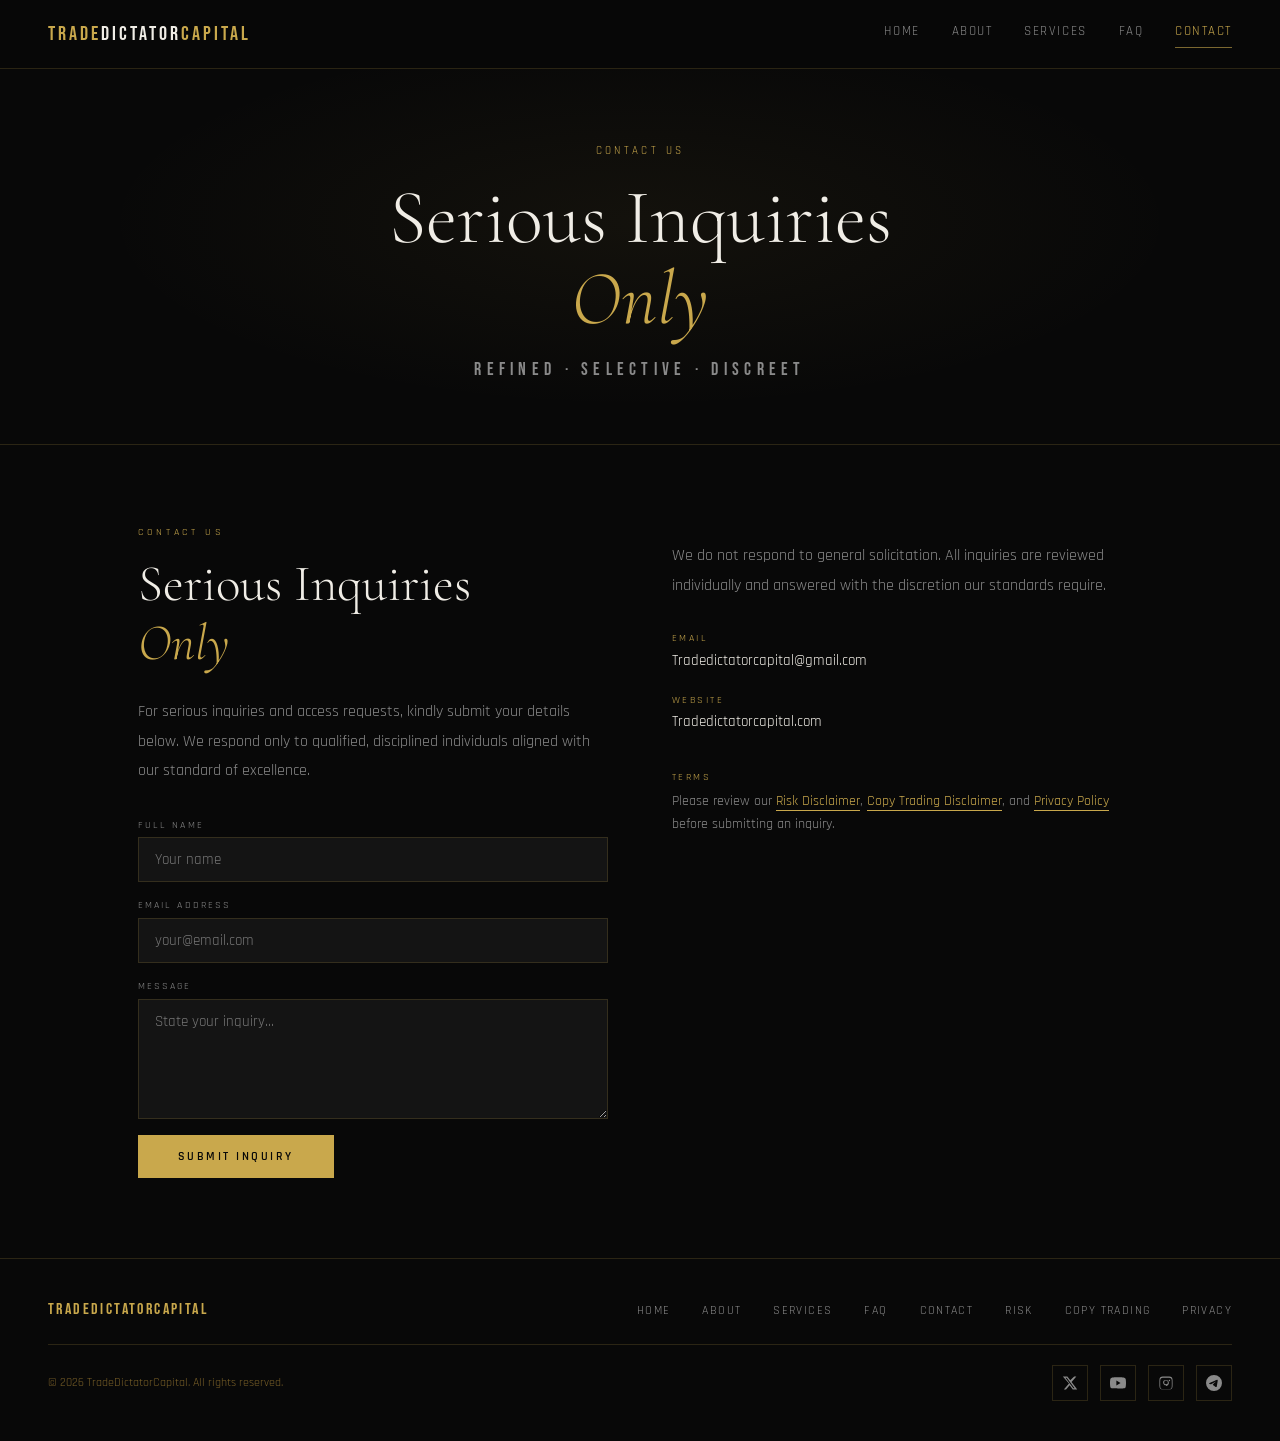
==== contact.html @ 40e5babe "Initial site for TradeDictatorCapital Multi-page static site for tradedictatorcapital.com — a forex " ====
<!DOCTYPE html>
<html lang="en">
<head>
<meta charset="UTF-8">
<meta name="viewport" content="width=device-width, initial-scale=1.0">
<title>Contact — TradeDictatorCapital</title>
<meta name="description" content="Submit a serious inquiry. Tradedictatorcapital@gmail.com.">
<link href="https://fonts.googleapis.com/css2?family=Cormorant+Garamond:ital,wght@0,300;0,400;0,600;1,300;1,400&family=Bebas+Neue&family=Rajdhani:wght@300;400;500;600&display=swap" rel="stylesheet">
<link rel="stylesheet" href="styles.css">
</head>
<body>

<nav>
  <a href="index.html" style="text-decoration:none"><div class="nav-logo">Trade<span>Dictator</span>Capital</div></a>
  <ul class="nav-links">
    <li><a href="index.html">Home</a></li>
    <li><a href="about.html">About</a></li>
    <li><a href="services.html">Services</a></li>
    <li><a href="faq.html">FAQ</a></li>
    <li><a href="contact.html" class="active">Contact</a></li>
  </ul>
</nav>

<header class="page-header">
  <p class="page-header-eyebrow">Contact Us</p>
  <h1 class="page-header-title">Serious Inquiries<br><em>Only</em></h1>
  <p class="page-header-sub">Refined &middot; Selective &middot; Discreet</p>
</header>

<section id="contact">
  <div class="contact-wrap">
    <div>
      <p class="section-label">Contact Us</p>
      <h2 class="section-title">Serious Inquiries<br><em>Only</em></h2>
      <p class="section-body" style="margin-bottom:2rem">For serious inquiries and access requests, kindly submit your details below. We respond only to qualified, disciplined individuals aligned with our standard of excellence.</p>
      <div class="contact-form">
        <div class="form-field"><label>Full Name</label><input type="text" placeholder="Your name"></div>
        <div class="form-field"><label>Email Address</label><input type="email" placeholder="your@email.com"></div>
        <div class="form-field"><label>Message</label><textarea placeholder="State your inquiry..."></textarea></div>
        <button class="btn-primary" style="align-self:flex-start">Submit Inquiry</button>
      </div>
    </div>
    <div>
      <p class="section-body" style="padding-top:1rem">We do not respond to general solicitation. All inquiries are reviewed individually and answered with the discretion our standards require.</p>
      <div class="contact-detail" style="margin-top:2rem"><div class="contact-detail-label">Email</div><div class="contact-detail-val">Tradedictatorcapital@gmail.com</div></div>
      <div class="contact-detail"><div class="contact-detail-label">Website</div><div class="contact-detail-val">Tradedictatorcapital.com</div></div>
      <div class="contact-detail" style="margin-top:2.5rem"><div class="contact-detail-label">Terms</div><div class="contact-detail-val" style="font-size:0.85rem;color:var(--muted);line-height:1.7">Please review our <a href="risk-disclaimer.html" style="color:var(--gold);text-decoration:none;border-bottom:0.5px solid var(--gold)">Risk Disclaimer</a>, <a href="copy-trading-disclaimer.html" style="color:var(--gold);text-decoration:none;border-bottom:0.5px solid var(--gold)">Copy Trading Disclaimer</a>, and <a href="privacy-policy.html" style="color:var(--gold);text-decoration:none;border-bottom:0.5px solid var(--gold)">Privacy Policy</a> before submitting an inquiry.</div></div>
    </div>
  </div>
</section>

<footer>
  <div class="footer-top">
    <div class="footer-logo">TradeDictatorCapital</div>
    <ul class="footer-links">
      <li><a href="index.html">Home</a></li>
      <li><a href="about.html">About</a></li>
      <li><a href="services.html">Services</a></li>
      <li><a href="faq.html">FAQ</a></li>
      <li><a href="contact.html">Contact</a></li>
      <li><a href="risk-disclaimer.html">Risk</a></li>
      <li><a href="copy-trading-disclaimer.html">Copy Trading</a></li>
      <li><a href="privacy-policy.html">Privacy</a></li>
    </ul>
  </div>
  <div class="footer-bottom">
    <div class="footer-copy">&copy; 2026 TradeDictatorCapital. All rights reserved.</div>
    <div class="social-links">
      <a href="#" class="social-link" aria-label="X (Twitter)"><svg viewBox="0 0 24 24"><path d="M18.244 2.25h3.308l-7.227 8.26 8.502 11.24H16.17l-4.714-6.231-5.401 6.231H2.746l7.73-8.835L1.254 2.25H8.08l4.259 5.631 5.905-5.631zm-1.161 17.52h1.833L7.084 4.126H5.117z"/></svg></a>
      <a href="#" class="social-link" aria-label="YouTube"><svg viewBox="0 0 24 24"><path d="M23.498 6.186a3.016 3.016 0 0 0-2.122-2.136C19.505 3.545 12 3.545 12 3.545s-7.505 0-9.377.505A3.017 3.017 0 0 0 .502 6.186C0 8.07 0 12 0 12s0 3.93.502 5.814a3.016 3.016 0 0 0 2.122 2.136c1.871.505 9.376.505 9.376.505s7.505 0 9.377-.505a3.015 3.015 0 0 0 2.122-2.136C24 15.93 24 12 24 12s0-3.93-.502-5.814zM9.545 15.568V8.432L15.818 12l-6.273 3.568z"/></svg></a>
      <a href="#" class="social-link" aria-label="Instagram"><svg viewBox="0 0 24 24"><path d="M12 2.163c3.204 0 3.584.012 4.85.07 3.252.148 4.771 1.691 4.919 4.919.058 1.265.069 1.645.069 4.849 0 3.205-.012 3.584-.069 4.849-.149 3.225-1.664 4.771-4.919 4.919-1.266.058-1.644.07-4.85.07-3.204 0-3.584-.012-4.849-.07-3.26-.149-4.771-1.699-4.919-4.92-.058-1.265-.07-1.644-.07-4.849 0-3.204.013-3.583.07-4.849.149-3.227 1.664-4.771 4.919-4.919C8.416 2.175 8.796 2.163 12 2.163zm0 1.802c-3.141 0-3.495.011-4.71.066-2.673.122-3.819 1.279-3.94 3.94-.055 1.215-.066 1.569-.066 4.71 0 3.141.011 3.495.066 4.71.122 2.673 1.279 3.819 3.94 3.94 1.215.055 1.569.066 4.71.066 3.141 0 3.495-.011 4.71-.066 2.673-.122 3.819-1.279 3.94-3.94.055-1.215.066-1.569.066-4.71 0-3.141-.011-3.495-.066-4.71-.122-2.673-1.279-3.819-3.94-3.94-1.215-.055-1.569-.066-4.71-.066zm0 11.532c-2.39 0-4.328-1.937-4.328-4.327S9.61 7.673 12 7.673s4.327 1.937 4.327 4.327-1.937 4.327-4.327 4.327zm0-7.139a2.812 2.812 0 1 0 0 5.624 2.812 2.812 0 0 0 0-5.624zm5.139-1.288a1.080 1.080 0 1 0 0 2.160 1.080 1.080 0 0 0 0-2.160z"/></svg></a>
      <a href="#" class="social-link" aria-label="Telegram"><svg viewBox="0 0 24 24"><path d="M11.944 0A12 12 0 0 0 0 12a12 12 0 0 0 12 12 12 12 0 0 0 12-12A12 12 0 0 0 12 0a12 12 0 0 0-.056 0zm4.962 7.224c.1-.002.321.023.465.14a.506.506 0 0 1 .171.325c.016.093.036.306.02.472-.18 1.898-.962 6.502-1.36 8.627-.168.9-.499 1.201-.82 1.23-.696.065-1.225-.46-1.9-.902-1.056-.693-1.653-1.124-2.678-1.8-1.185-.78-.417-1.21.258-1.91.177-.184 3.247-2.977 3.307-3.23.007-.032.014-.15-.056-.213s-.174-.041-.249-.024c-.106.024-1.793 1.14-5.061 3.345-.48.33-.913.49-1.302.48-.428-.008-1.252-.241-1.865-.44-.752-.245-1.349-.374-1.297-.789.027-.216.325-.437.893-.663 3.498-1.524 5.83-2.529 6.998-3.014 3.332-1.386 4.025-1.627 4.476-1.635z"/></svg></a>
    </div>
  </div>
</footer>

<script src="scripts.js"></script>
</body>
</html>
---- styles.css ----
*,*::before,*::after{margin:0;padding:0;box-sizing:border-box}
:root{--gold:#C9A84C;--gold-light:#E8C97A;--gold-dim:#7A6028;--black:#080808;--dark:#0E0E0E;--dark2:#141414;--dark3:#1C1C1C;--offwhite:#F0EDE6;--muted:#8A8A8A;--border:rgba(201,168,76,0.18)}
html{scroll-behavior:smooth}
body{background:var(--black);color:var(--offwhite);font-family:'Rajdhani',sans-serif;overflow-x:hidden}
nav{position:fixed;top:0;left:0;right:0;z-index:100;display:flex;align-items:center;justify-content:space-between;padding:1.25rem 3rem;background:rgba(8,8,8,0.92);backdrop-filter:blur(12px);border-bottom:0.5px solid var(--border)}
.nav-logo{font-family:'Bebas Neue',sans-serif;font-size:1.25rem;letter-spacing:0.15em;color:var(--gold)}
.nav-logo span{color:var(--offwhite)}
.nav-links{display:flex;gap:2rem;list-style:none}
.nav-links a{text-decoration:none;color:var(--muted);font-size:0.8rem;letter-spacing:0.12em;text-transform:uppercase;transition:color 0.2s}
.nav-links a:hover{color:var(--gold)}
.hero{min-height:100vh;display:flex;flex-direction:column;align-items:center;justify-content:center;text-align:center;padding:6rem 2rem 4rem;position:relative;overflow:hidden}
.hero::before{content:'';position:absolute;inset:0;background:radial-gradient(ellipse 60% 50% at 50% 60%,rgba(201,168,76,0.07) 0%,transparent 70%)}
.hero-eyebrow{font-size:0.72rem;letter-spacing:0.3em;text-transform:uppercase;color:var(--gold);margin-bottom:1.75rem}
.hero-title{font-family:'Cormorant Garamond',serif;font-size:clamp(3.5rem,8vw,7rem);font-weight:300;line-height:1.0;color:var(--offwhite);margin-bottom:0.25rem}
.hero-title em{font-style:italic;color:var(--gold)}
.hero-sub{font-family:'Bebas Neue',sans-serif;font-size:clamp(1rem,2.5vw,1.5rem);letter-spacing:0.35em;color:var(--muted);margin-bottom:2.5rem}
.hero-desc{max-width:560px;font-size:1rem;line-height:1.8;color:var(--muted);margin-bottom:3rem}
.hero-ctas{display:flex;gap:1rem;flex-wrap:wrap;justify-content:center}
.btn-primary{display:inline-block;padding:0.85rem 2.5rem;background:var(--gold);color:var(--black);font-family:'Rajdhani',sans-serif;font-weight:600;font-size:0.78rem;letter-spacing:0.2em;text-transform:uppercase;text-decoration:none;transition:background 0.2s;cursor:pointer;border:none}
.btn-primary:hover{background:var(--gold-light)}
.btn-outline{display:inline-block;padding:0.85rem 2.5rem;border:0.5px solid var(--gold);color:var(--gold);font-family:'Rajdhani',sans-serif;font-weight:500;font-size:0.78rem;letter-spacing:0.2em;text-transform:uppercase;text-decoration:none;transition:all 0.2s;background:transparent;cursor:pointer}
.btn-outline:hover{background:rgba(201,168,76,0.08)}
.divider{display:flex;align-items:center;gap:1.5rem;padding:0 3rem}
.divider-line{flex:1;height:0.5px;background:var(--border)}
.divider-mark{color:var(--gold);font-size:0.65rem;letter-spacing:0.3em;text-transform:uppercase;white-space:nowrap}
.slideshow-section{padding:5rem 3rem;max-width:1100px;margin:0 auto}
.slideshow-label{font-size:0.65rem;letter-spacing:0.35em;text-transform:uppercase;color:var(--gold);margin-bottom:1rem}
.slideshow-heading{font-family:'Cormorant Garamond',serif;font-size:clamp(1.4rem,2.5vw,2.2rem);font-weight:300;margin-bottom:2rem;max-width:700px;line-height:1.3}
.slideshow-heading em{font-style:italic;color:var(--gold)}
.slider-wrap{position:relative;width:100%;overflow:hidden;background:var(--dark2);border:0.5px solid var(--border)}
.slides-track{display:flex;transition:transform 0.65s cubic-bezier(0.4,0,0.2,1)}
.slide{min-width:100%;height:480px;position:relative;display:flex;align-items:flex-end;flex-shrink:0;overflow:hidden}
.slide img{position:absolute;inset:0;width:100%;height:100%;object-fit:cover;object-position:center top;opacity:0.82}
.slide-overlay{position:absolute;inset:0;background:linear-gradient(to top,rgba(8,8,8,0.88) 0%,rgba(8,8,8,0.25) 50%,rgba(8,8,8,0.05) 100%)}
.slide-content{position:relative;z-index:2;padding:2rem 2.5rem;width:100%}
.slide-num{font-family:'Bebas Neue',sans-serif;font-size:0.75rem;letter-spacing:0.3em;color:var(--gold);margin-bottom:0.4rem}
.slide-title{font-family:'Cormorant Garamond',serif;font-size:clamp(1.5rem,3vw,2.2rem);font-weight:300;color:var(--offwhite);margin-bottom:0.35rem}
.slide-caption{font-size:0.85rem;color:var(--muted);max-width:480px}
.slider-controls{display:flex;align-items:center;justify-content:space-between;padding:1rem 0 0}
.slider-dots{display:flex;gap:0.5rem;align-items:center}
.dot{width:6px;height:6px;border-radius:50%;background:var(--gold-dim);border:none;cursor:pointer;transition:background 0.2s,transform 0.2s;padding:0}
.dot.active{background:var(--gold);transform:scale(1.4)}
.slider-right{display:flex;align-items:center;gap:1rem}
.slider-arrows{display:flex;gap:0.5rem}
.arrow-btn{width:40px;height:40px;background:none;border:0.5px solid var(--border);color:var(--offwhite);cursor:pointer;display:flex;align-items:center;justify-content:center;font-size:1.1rem;transition:border-color 0.2s,color 0.2s}
.arrow-btn:hover{border-color:var(--gold);color:var(--gold)}
.slider-counter{font-size:0.72rem;letter-spacing:0.15em;color:var(--muted)}
section{padding:5rem 3rem;max-width:1100px;margin:0 auto}
.section-label{font-size:0.65rem;letter-spacing:0.35em;text-transform:uppercase;color:var(--gold);margin-bottom:1rem}
.section-title{font-family:'Cormorant Garamond',serif;font-size:clamp(2.2rem,4vw,3.5rem);font-weight:300;line-height:1.15;margin-bottom:1.5rem}
.section-title em{font-style:italic;color:var(--gold)}
.section-body{color:var(--muted);line-height:1.85;max-width:620px}
.about-grid{display:grid;grid-template-columns:1fr 1fr;gap:4rem;align-items:start}
.about-right{padding-top:3rem}
.stat-row{display:flex;gap:2rem;margin-top:2.5rem}
.stat{border-top:0.5px solid var(--border);padding-top:1rem;flex:1}
.stat-num{font-family:'Cormorant Garamond',serif;font-size:2.5rem;font-weight:300;color:var(--gold)}
.stat-label{font-size:0.7rem;letter-spacing:0.15em;text-transform:uppercase;color:var(--muted);margin-top:0.25rem}
.mission-band{background:var(--dark2);border-top:0.5px solid var(--border);border-bottom:0.5px solid var(--border);padding:4rem 3rem;text-align:center}
.mission-band blockquote{font-family:'Cormorant Garamond',serif;font-size:clamp(1.5rem,3vw,2.25rem);font-weight:300;font-style:italic;color:var(--offwhite);max-width:760px;margin:0 auto;line-height:1.5}
.mission-band blockquote span{color:var(--gold)}
.services-section{padding:5rem 3rem;max-width:1100px;margin:0 auto}
.services-intro{margin-bottom:3rem}
.services-intro p{color:var(--muted);line-height:1.85;max-width:680px;margin-top:1rem;font-size:0.95rem}
.services-grid-full{display:grid;grid-template-columns:repeat(3,1fr);gap:1px;border:0.5px solid var(--border)}
.srv{padding:2rem 1.75rem;background:var(--dark);border-right:0.5px solid var(--border);border-bottom:0.5px solid var(--border);transition:background 0.3s;cursor:pointer}
.srv:hover{background:var(--dark2)}
.srv-num{font-family:'Bebas Neue',sans-serif;font-size:0.85rem;letter-spacing:0.2em;color:var(--gold-dim);margin-bottom:0.75rem}
.srv-name{font-family:'Cormorant Garamond',serif;font-size:1.25rem;font-weight:400;color:var(--offwhite);margin-bottom:0.6rem}
.srv-tagline{font-size:0.82rem;color:var(--muted);line-height:1.6;margin-bottom:1rem}
.srv-bullets{list-style:none;padding:0;margin:0}
.srv-bullets li{font-size:0.78rem;color:var(--muted);line-height:1.7;padding-left:1rem;position:relative}
.srv-bullets li::before{content:'—';position:absolute;left:0;color:var(--gold-dim)}
.srv-badge{display:inline-block;margin-top:1rem;font-size:0.6rem;letter-spacing:0.2em;text-transform:uppercase;padding:0.2rem 0.6rem;border:0.5px solid var(--gold-dim);color:var(--gold-dim)}
.services-footer-note{margin-top:2.5rem;padding:1.5rem 2rem;border:0.5px solid var(--border);background:var(--dark2)}
.services-footer-note p{font-family:'Cormorant Garamond',serif;font-size:1.1rem;font-style:italic;color:var(--muted);line-height:1.7}
.services-footer-note span{color:var(--gold)}
.srv-modal-overlay{display:none;position:fixed;inset:0;z-index:300;background:rgba(0,0,0,0.88);align-items:center;justify-content:center;padding:2rem}
.srv-modal-overlay.open{display:flex}
.srv-modal{background:var(--dark2);border:0.5px solid var(--border);max-width:640px;width:100%;max-height:85vh;overflow-y:auto;padding:2.5rem;position:relative}
.srv-modal-close{position:absolute;top:1.25rem;right:1.25rem;background:none;border:0.5px solid var(--border);color:var(--gold);font-family:'Rajdhani',sans-serif;font-size:0.7rem;letter-spacing:0.15em;text-transform:uppercase;padding:0.35rem 0.85rem;cursor:pointer}
.srv-modal-num{font-family:'Bebas Neue',sans-serif;font-size:0.75rem;letter-spacing:0.3em;color:var(--gold);margin-bottom:0.5rem}
.srv-modal-title{font-family:'Cormorant Garamond',serif;font-size:clamp(1.6rem,3vw,2.2rem);font-weight:300;color:var(--offwhite);margin-bottom:0.75rem;line-height:1.2}
.srv-modal-tagline{font-size:0.9rem;color:var(--muted);line-height:1.7;margin-bottom:1.5rem;padding-bottom:1.5rem;border-bottom:0.5px solid var(--border)}
.srv-modal-list{list-style:none;padding:0;margin:0 0 1.5rem}
.srv-modal-list li{display:flex;align-items:flex-start;gap:0.75rem;padding:0.65rem 0;border-bottom:0.5px solid rgba(201,168,76,0.08);font-size:0.88rem;color:var(--offwhite);line-height:1.6}
.srv-modal-list li::before{content:'✦';color:var(--gold);font-size:0.55rem;margin-top:0.35rem;flex-shrink:0}
.faq-list{margin-top:2rem}
.faq-item{border-top:0.5px solid var(--border);padding:1.25rem 0;cursor:pointer}
.faq-item:last-child{border-bottom:0.5px solid var(--border)}
.faq-q{display:flex;justify-content:space-between;align-items:center;font-size:1rem;font-weight:500;color:var(--offwhite);letter-spacing:0.03em}
.faq-icon{color:var(--gold);font-size:1.1rem;transition:transform 0.25s;flex-shrink:0;margin-left:1rem}
.faq-a{font-size:0.88rem;color:var(--muted);line-height:1.75;max-height:0;overflow:hidden;transition:max-height 0.3s ease,padding 0.3s}
.faq-item.open .faq-a{max-height:300px;padding-top:0.75rem}
.faq-item.open .faq-icon{transform:rotate(45deg)}
.contact-wrap{display:grid;grid-template-columns:1fr 1fr;gap:4rem;align-items:start}
.contact-form{display:flex;flex-direction:column;gap:1rem}
.form-field{display:flex;flex-direction:column;gap:0.35rem}
.form-field label{font-size:0.65rem;letter-spacing:0.2em;text-transform:uppercase;color:var(--muted)}
.form-field input,.form-field textarea{background:var(--dark2);border:0.5px solid var(--border);color:var(--offwhite);padding:0.75rem 1rem;font-family:'Rajdhani',sans-serif;font-size:0.95rem;outline:none;resize:vertical;transition:border-color 0.2s}
.form-field input:focus,.form-field textarea:focus{border-color:var(--gold)}
.form-field textarea{min-height:120px}
.contact-detail{margin-top:1.5rem}
.contact-detail-label{font-size:0.62rem;letter-spacing:0.25em;text-transform:uppercase;color:var(--gold);margin-bottom:0.4rem}
.contact-detail-val{font-size:0.95rem;color:var(--offwhite)}
footer{border-top:0.5px solid var(--border);padding:2.5rem 3rem;display:flex;flex-direction:column;gap:1.5rem}
.footer-top{display:flex;align-items:center;justify-content:space-between;flex-wrap:wrap;gap:1rem}
.footer-logo{font-family:'Bebas Neue',sans-serif;font-size:1rem;letter-spacing:0.15em;color:var(--gold)}
.footer-links{display:flex;gap:2rem;list-style:none;flex-wrap:wrap}
.footer-links a{font-size:0.72rem;letter-spacing:0.12em;text-transform:uppercase;color:var(--muted);text-decoration:none}
.footer-links a:hover{color:var(--gold)}
.footer-bottom{display:flex;align-items:center;justify-content:space-between;flex-wrap:wrap;gap:1rem;padding-top:1.25rem;border-top:0.5px solid var(--border)}
.footer-copy{font-size:0.72rem;color:var(--gold-dim)}
.social-links{display:flex;gap:0.75rem;align-items:center}
.social-link{display:flex;align-items:center;justify-content:center;width:36px;height:36px;border:0.5px solid var(--border);color:var(--muted);text-decoration:none;transition:border-color 0.2s,color 0.2s}
.social-link:hover{border-color:var(--gold);color:var(--gold)}
.social-link svg{width:16px;height:16px;fill:currentColor}
.modal-overlay{display:none;position:fixed;inset:0;z-index:200;background:rgba(0,0,0,0.88);align-items:center;justify-content:center;padding:2rem}
.modal-overlay.open{display:flex}
.modal{background:var(--dark2);border:0.5px solid var(--border);max-width:720px;width:100%;max-height:88vh;overflow-y:auto;padding:2.5rem;position:relative}
.modal-close{position:absolute;top:1.25rem;right:1.25rem;background:none;border:0.5px solid var(--border);color:var(--gold);font-family:'Rajdhani',sans-serif;font-size:0.7rem;letter-spacing:0.15em;text-transform:uppercase;padding:0.35rem 0.85rem;cursor:pointer}
.modal-title{font-family:'Bebas Neue',sans-serif;font-size:1.6rem;letter-spacing:0.18em;color:var(--gold);margin-bottom:0.5rem}
.modal-subtitle{font-size:0.75rem;color:var(--muted);letter-spacing:0.1em;margin-bottom:2rem;padding-bottom:1.5rem;border-bottom:0.5px solid var(--border)}
.t-section{margin-bottom:2rem}
.t-section-title{font-family:'Bebas Neue',sans-serif;font-size:0.95rem;letter-spacing:0.2em;color:var(--gold);margin-bottom:0.75rem;padding-bottom:0.4rem;border-bottom:0.5px solid var(--border)}
.t-section-sub{font-family:'Rajdhani',sans-serif;font-size:0.72rem;letter-spacing:0.18em;text-transform:uppercase;color:var(--gold-dim);margin-bottom:0.6rem;margin-top:1.25rem}
.t-body{font-size:0.85rem;color:var(--muted);line-height:1.85;margin-bottom:0.75rem}
.t-list{list-style:none;padding:0;margin:0.5rem 0 0.75rem}
.t-list li{font-size:0.85rem;color:var(--muted);line-height:1.75;padding-left:1.1rem;position:relative;margin-bottom:0.25rem}
.t-list li::before{content:'—';position:absolute;left:0;color:var(--gold-dim)}
.t-highlight{background:rgba(201,168,76,0.05);border-left:2px solid var(--gold);padding:0.85rem 1.1rem;margin:1rem 0;font-size:0.83rem;color:var(--muted);line-height:1.8;font-style:italic}
.t-contact-box{margin-top:0.75rem;padding:0.85rem 1.1rem;border:0.5px solid var(--border);display:inline-block}
.t-contact-label{font-size:0.62rem;letter-spacing:0.2em;text-transform:uppercase;color:var(--gold);margin-bottom:0.25rem}
.t-contact-val{font-size:0.9rem;color:var(--offwhite)}
@media(max-width:768px){
  nav{padding:1rem 1.5rem}.nav-links{display:none}
  section,.slideshow-section,.services-section{padding:3.5rem 1.5rem}
  .about-grid,.contact-wrap{grid-template-columns:1fr;gap:2rem}
  .services-grid-full{grid-template-columns:1fr}.srv{border-right:none}
  footer{padding:2rem 1.5rem}.footer-top{flex-direction:column;align-items:flex-start}
  .mission-band{padding:3rem 1.5rem}.slide{height:280px}
  .modal,.srv-modal{padding:1.5rem}
}

/* ─────────────────────────────────────────────────────────────────────────
   MULTI-PAGE ADDITIONS
   ───────────────────────────────────────────────────────────────────────── */

/* active nav link (current page) */
.nav-links a.active{color:var(--gold)}
.nav-links a.active::after{content:'';display:block;height:1px;background:var(--gold);margin-top:0.35rem;opacity:0.6}

/* compact page header for inner pages (about, services, faq, contact, legal) */
.page-header{padding:9rem 2rem 4rem;text-align:center;border-bottom:0.5px solid var(--border);position:relative;overflow:hidden}
.page-header::before{content:'';position:absolute;inset:0;background:radial-gradient(ellipse 60% 60% at 50% 50%,rgba(201,168,76,0.06) 0%,transparent 70%);pointer-events:none}
.page-header-eyebrow{font-size:0.7rem;letter-spacing:0.3em;text-transform:uppercase;color:var(--gold);margin-bottom:1.25rem;position:relative}
.page-header-title{font-family:'Cormorant Garamond',serif;font-size:clamp(2.5rem,6vw,5rem);font-weight:300;line-height:1.05;color:var(--offwhite);position:relative}
.page-header-title em{font-style:italic;color:var(--gold)}
.page-header-sub{font-family:'Bebas Neue',sans-serif;font-size:clamp(0.85rem,2vw,1.1rem);letter-spacing:0.3em;color:var(--muted);margin-top:1.25rem;position:relative}

/* legal-page typography (reuse t-* tokens but in flow, not modal) */
.legal-page{max-width:820px;margin:0 auto;padding:5rem 2rem 6rem}
.legal-page .t-section:first-child{margin-top:0}
.legal-page .t-section{margin-bottom:3rem}
.legal-page-meta{font-size:0.72rem;letter-spacing:0.2em;text-transform:uppercase;color:var(--muted);margin-bottom:2.5rem;padding-bottom:1.25rem;border-bottom:0.5px solid var(--border)}
.legal-page-back{display:inline-flex;align-items:center;gap:0.5rem;margin-top:3rem;font-size:0.72rem;letter-spacing:0.2em;text-transform:uppercase;color:var(--gold);text-decoration:none;border:0.5px solid var(--gold);padding:0.65rem 1.25rem;transition:background 0.2s,color 0.2s}
.legal-page-back:hover{background:var(--gold);color:var(--black)}

/* services teaser cards on home (3-up preview, links to /services.html) */
.services-teaser{padding:5rem 3rem;max-width:1100px;margin:0 auto}
.services-teaser-grid{display:grid;grid-template-columns:repeat(3,1fr);gap:1px;border:0.5px solid var(--border);margin-top:2.5rem}
.tease{padding:2rem 1.75rem;background:var(--dark);border-right:0.5px solid var(--border);transition:background 0.3s}
.tease:last-child{border-right:none}
.tease:hover{background:var(--dark2)}
.tease-num{font-family:'Bebas Neue',sans-serif;font-size:0.85rem;letter-spacing:0.2em;color:var(--gold-dim);margin-bottom:0.75rem}
.tease-name{font-family:'Cormorant Garamond',serif;font-size:1.25rem;font-weight:400;color:var(--offwhite);margin-bottom:0.6rem}
.tease-desc{font-size:0.82rem;color:var(--muted);line-height:1.7}
.services-teaser-cta{margin-top:2rem;text-align:center}

/* CTA band (used between sections on home + contact) */
.cta-band{padding:5rem 2rem;text-align:center;background:var(--dark2);border-top:0.5px solid var(--border);border-bottom:0.5px solid var(--border)}
.cta-band-eyebrow{font-size:0.7rem;letter-spacing:0.3em;text-transform:uppercase;color:var(--gold);margin-bottom:1rem}
.cta-band-title{font-family:'Cormorant Garamond',serif;font-size:clamp(1.75rem,3.5vw,2.75rem);font-weight:300;line-height:1.2;max-width:680px;margin:0 auto 2rem}
.cta-band-title em{font-style:italic;color:var(--gold)}

/* contact-page email block (when shown without form on legal pages footer) */
.contact-block{margin-top:2rem;padding:1.5rem 1.75rem;border:0.5px solid var(--border);background:var(--dark)}
.contact-block-label{font-size:0.62rem;letter-spacing:0.25em;text-transform:uppercase;color:var(--gold);margin-bottom:0.4rem}
.contact-block-val{font-size:0.95rem;color:var(--offwhite)}

@media(max-width:768px){
  .services-teaser{padding:3.5rem 1.5rem}
  .services-teaser-grid{grid-template-columns:1fr}
  .tease{border-right:none;border-bottom:0.5px solid var(--border)}
  .page-header{padding:7rem 1.5rem 3rem}
  .legal-page{padding:3.5rem 1.5rem 4rem}
  .cta-band{padding:3.5rem 1.5rem}
}
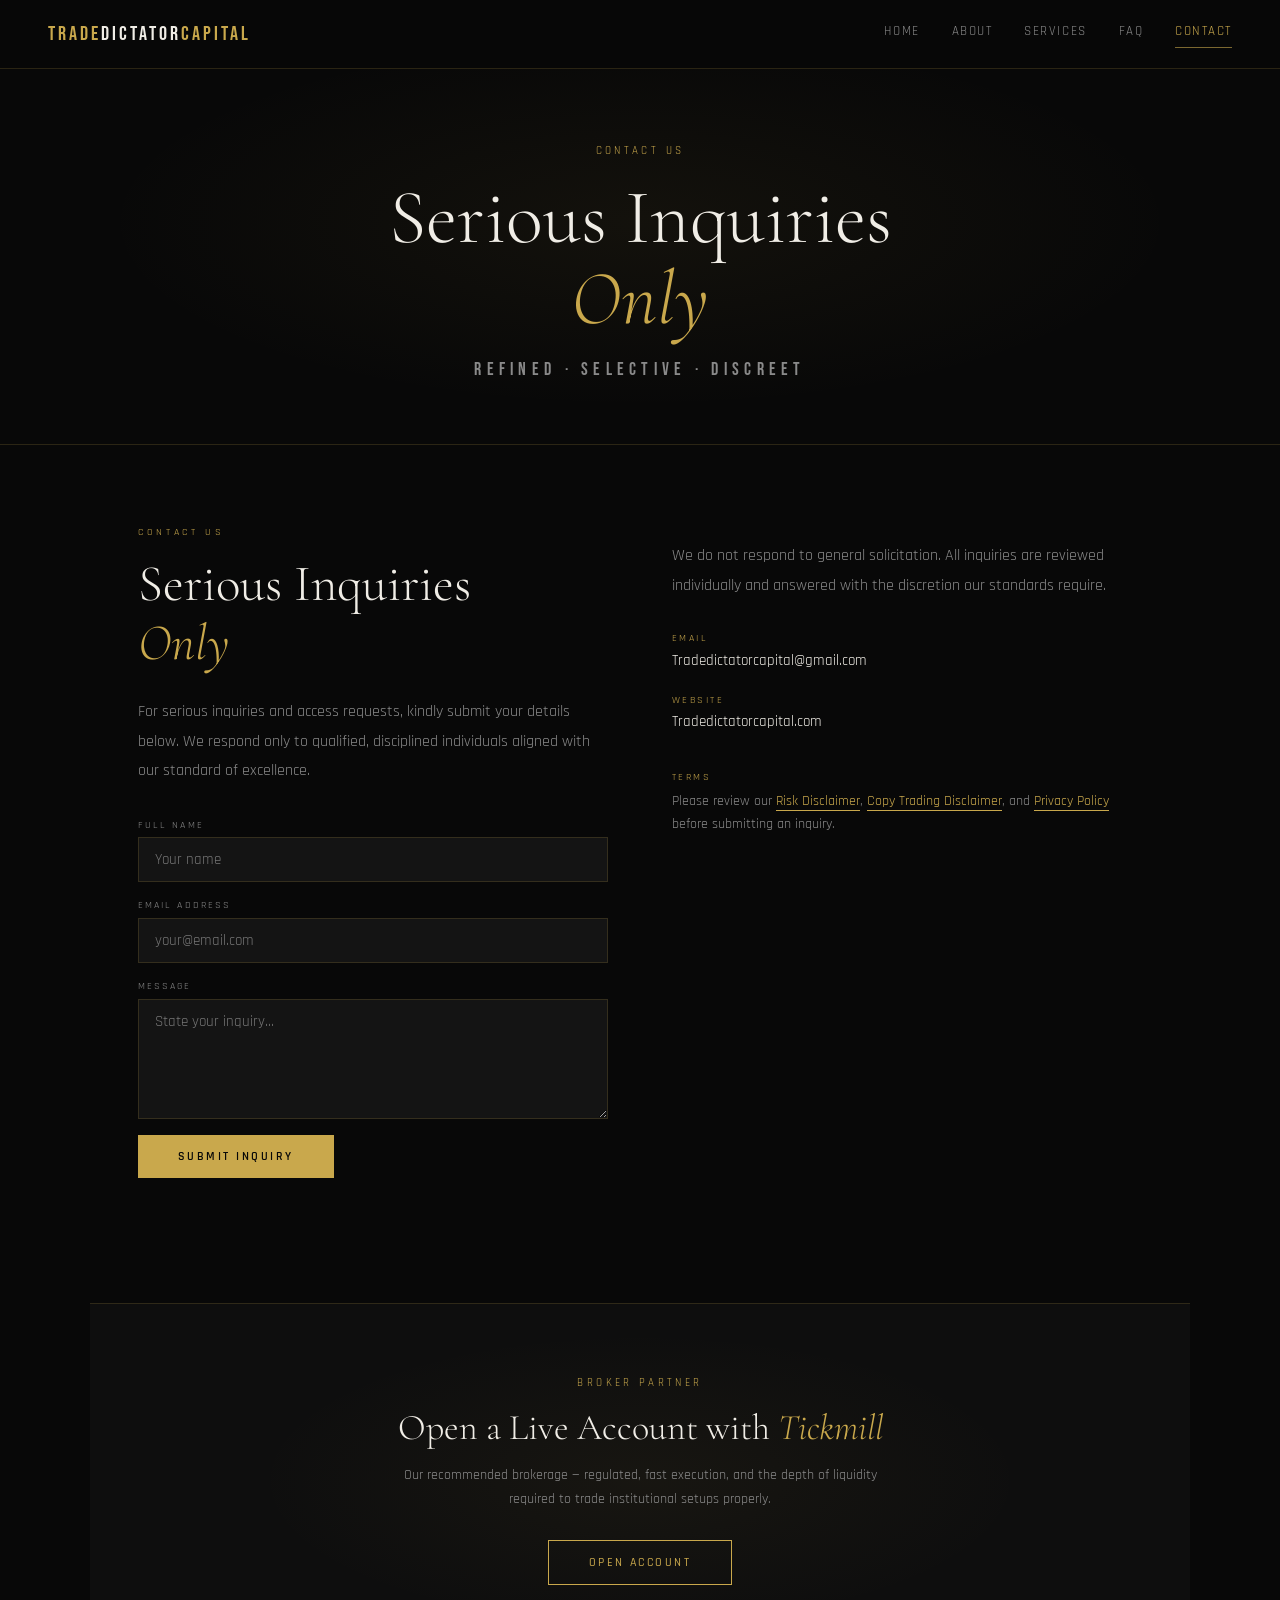
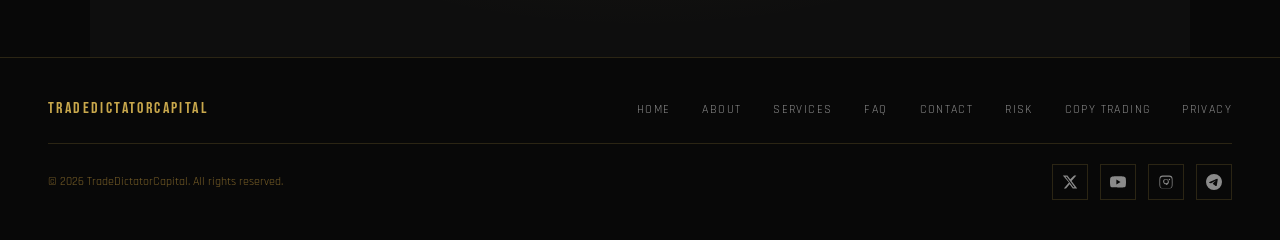
==== commit 5c385489: "Wire Telegram CTAs, working contact form, broker partner band - Hero CTAs now link to Telegram (chan" ====
--- a/contact.html
+++ b/contact.html
@@ -33,12 +33,17 @@
       <p class="section-label">Contact Us</p>
       <h2 class="section-title">Serious Inquiries<br><em>Only</em></h2>
       <p class="section-body" style="margin-bottom:2rem">For serious inquiries and access requests, kindly submit your details below. We respond only to qualified, disciplined individuals aligned with our standard of excellence.</p>
-      <div class="contact-form">
-        <div class="form-field"><label>Full Name</label><input type="text" placeholder="Your name"></div>
-        <div class="form-field"><label>Email Address</label><input type="email" placeholder="your@email.com"></div>
-        <div class="form-field"><label>Message</label><textarea placeholder="State your inquiry..."></textarea></div>
-        <button class="btn-primary" style="align-self:flex-start">Submit Inquiry</button>
-      </div>
+      <form class="contact-form" action="https://formsubmit.co/ajax/Tradedictatorcapital@gmail.com" method="POST">
+        <input type="text" name="_honey" tabindex="-1" autocomplete="off" style="position:absolute;left:-9999px">
+        <input type="hidden" name="_subject" value="New Inquiry — TradeDictatorCapital">
+        <input type="hidden" name="_captcha" value="false">
+        <input type="hidden" name="_template" value="table">
+        <div class="form-field"><label>Full Name</label><input type="text" name="name" required placeholder="Your name"></div>
+        <div class="form-field"><label>Email Address</label><input type="email" name="email" required placeholder="your@email.com"></div>
+        <div class="form-field"><label>Message</label><textarea name="message" required placeholder="State your inquiry..."></textarea></div>
+        <button class="btn-primary" type="submit" style="align-self:flex-start">Submit Inquiry</button>
+        <div class="form-status" aria-live="polite" style="margin-top:0.85rem;font-size:0.82rem;color:var(--muted);min-height:1.2em"></div>
+      </form>
     </div>
     <div>
       <p class="section-body" style="padding-top:1rem">We do not respond to general solicitation. All inquiries are reviewed individually and answered with the discretion our standards require.</p>
@@ -47,6 +52,13 @@
       <div class="contact-detail" style="margin-top:2.5rem"><div class="contact-detail-label">Terms</div><div class="contact-detail-val" style="font-size:0.85rem;color:var(--muted);line-height:1.7">Please review our <a href="risk-disclaimer.html" style="color:var(--gold);text-decoration:none;border-bottom:0.5px solid var(--gold)">Risk Disclaimer</a>, <a href="copy-trading-disclaimer.html" style="color:var(--gold);text-decoration:none;border-bottom:0.5px solid var(--gold)">Copy Trading Disclaimer</a>, and <a href="privacy-policy.html" style="color:var(--gold);text-decoration:none;border-bottom:0.5px solid var(--gold)">Privacy Policy</a> before submitting an inquiry.</div></div>
     </div>
   </div>
+</section>
+
+<section class="broker-band">
+  <p class="broker-eyebrow">Broker Partner</p>
+  <h3 class="broker-title">Open a Live Account with <em>Tickmill</em></h3>
+  <p class="broker-body">Our recommended brokerage — regulated, fast execution, and the depth of liquidity required to trade institutional setups properly.</p>
+  <a href="https://tickmill.link/4sw5nru" target="_blank" rel="noopener" class="btn-outline broker-cta">Open Account</a>
 </section>
 
 <footer>
--- a/styles.css
+++ b/styles.css
@@ -9,7 +9,7 @@
 .nav-links a{text-decoration:none;color:var(--muted);font-size:0.8rem;letter-spacing:0.12em;text-transform:uppercase;transition:color 0.2s}
 .nav-links a:hover{color:var(--gold)}
 .hero{min-height:100vh;display:flex;flex-direction:column;align-items:center;justify-content:center;text-align:center;padding:6rem 2rem 4rem;position:relative;overflow:hidden}
-.hero::before{content:'';position:absolute;inset:0;background:radial-gradient(ellipse 60% 50% at 50% 60%,rgba(201,168,76,0.07) 0%,transparent 70%)}
+.hero::before{content:'';position:absolute;inset:0;background:radial-gradient(ellipse 60% 50% at 50% 60%,rgba(201,168,76,0.07) 0%,transparent 70%);pointer-events:none}
 .hero-eyebrow{font-size:0.72rem;letter-spacing:0.3em;text-transform:uppercase;color:var(--gold);margin-bottom:1.75rem}
 .hero-title{font-family:'Cormorant Garamond',serif;font-size:clamp(3.5rem,8vw,7rem);font-weight:300;line-height:1.0;color:var(--offwhite);margin-bottom:0.25rem}
 .hero-title em{font-style:italic;color:var(--gold)}
@@ -30,8 +30,8 @@
 .slider-wrap{position:relative;width:100%;overflow:hidden;background:var(--dark2);border:0.5px solid var(--border)}
 .slides-track{display:flex;transition:transform 0.65s cubic-bezier(0.4,0,0.2,1)}
 .slide{min-width:100%;height:480px;position:relative;display:flex;align-items:flex-end;flex-shrink:0;overflow:hidden}
-.slide img{position:absolute;inset:0;width:100%;height:100%;object-fit:cover;object-position:center top;opacity:0.82}
-.slide-overlay{position:absolute;inset:0;background:linear-gradient(to top,rgba(8,8,8,0.88) 0%,rgba(8,8,8,0.25) 50%,rgba(8,8,8,0.05) 100%)}
+.slide img{position:absolute;inset:0;width:100%;height:100%;object-fit:cover;object-position:center;opacity:1}
+.slide-overlay{position:absolute;inset:0;background:linear-gradient(to top,rgba(8,8,8,0.92) 0%,rgba(8,8,8,0.65) 18%,rgba(8,8,8,0.15) 42%,transparent 60%);pointer-events:none}
 .slide-content{position:relative;z-index:2;padding:2rem 2.5rem;width:100%}
 .slide-num{font-family:'Bebas Neue',sans-serif;font-size:0.75rem;letter-spacing:0.3em;color:var(--gold);margin-bottom:0.4rem}
 .slide-title{font-family:'Cormorant Garamond',serif;font-size:clamp(1.5rem,3vw,2.2rem);font-weight:300;color:var(--offwhite);margin-bottom:0.35rem}
@@ -138,7 +138,13 @@
   .about-grid,.contact-wrap{grid-template-columns:1fr;gap:2rem}
   .services-grid-full{grid-template-columns:1fr}.srv{border-right:none}
   footer{padding:2rem 1.5rem}.footer-top{flex-direction:column;align-items:flex-start}
-  .mission-band{padding:3rem 1.5rem}.slide{height:280px}
+  .mission-band{padding:3rem 1.5rem}
+  .slide{height:auto;min-height:300px;aspect-ratio:16/10;align-items:stretch;display:block}
+  .slide img{position:relative;width:100%;height:100%;object-fit:contain;background:#080808}
+  .slide-overlay{background:linear-gradient(to top,rgba(8,8,8,0.95) 0%,rgba(8,8,8,0.75) 22%,rgba(8,8,8,0) 45%)}
+  .slide-content{position:absolute;left:0;right:0;bottom:0;padding:1.25rem 1.5rem}
+  .slide-title{font-size:1.3rem}
+  .slide-caption{font-size:0.78rem}
   .modal,.srv-modal{padding:1.5rem}
 }
 
@@ -183,6 +189,15 @@
 .cta-band-title{font-family:'Cormorant Garamond',serif;font-size:clamp(1.75rem,3.5vw,2.75rem);font-weight:300;line-height:1.2;max-width:680px;margin:0 auto 2rem}
 .cta-band-title em{font-style:italic;color:var(--gold)}
 
+/* broker partner band */
+.broker-band{padding:4.5rem 2rem;text-align:center;border-top:0.5px solid var(--border);background:var(--dark);position:relative}
+.broker-band::before{content:'';position:absolute;inset:0;background:radial-gradient(ellipse 50% 60% at 50% 50%,rgba(201,168,76,0.05) 0%,transparent 70%);pointer-events:none}
+.broker-eyebrow{font-size:0.7rem;letter-spacing:0.3em;text-transform:uppercase;color:var(--gold);margin-bottom:1rem;position:relative}
+.broker-title{font-family:'Cormorant Garamond',serif;font-size:clamp(1.5rem,3vw,2.25rem);font-weight:300;margin-bottom:0.85rem;position:relative}
+.broker-title em{font-style:italic;color:var(--gold)}
+.broker-body{font-size:0.9rem;color:var(--muted);max-width:520px;margin:0 auto 1.75rem;line-height:1.7;position:relative}
+.broker-cta{position:relative}
+
 /* contact-page email block (when shown without form on legal pages footer) */
 .contact-block{margin-top:2rem;padding:1.5rem 1.75rem;border:0.5px solid var(--border);background:var(--dark)}
 .contact-block-label{font-size:0.62rem;letter-spacing:0.25em;text-transform:uppercase;color:var(--gold);margin-bottom:0.4rem}
@@ -195,4 +210,5 @@
   .page-header{padding:7rem 1.5rem 3rem}
   .legal-page{padding:3.5rem 1.5rem 4rem}
   .cta-band{padding:3.5rem 1.5rem}
+  .broker-band{padding:3rem 1.5rem}
 }
